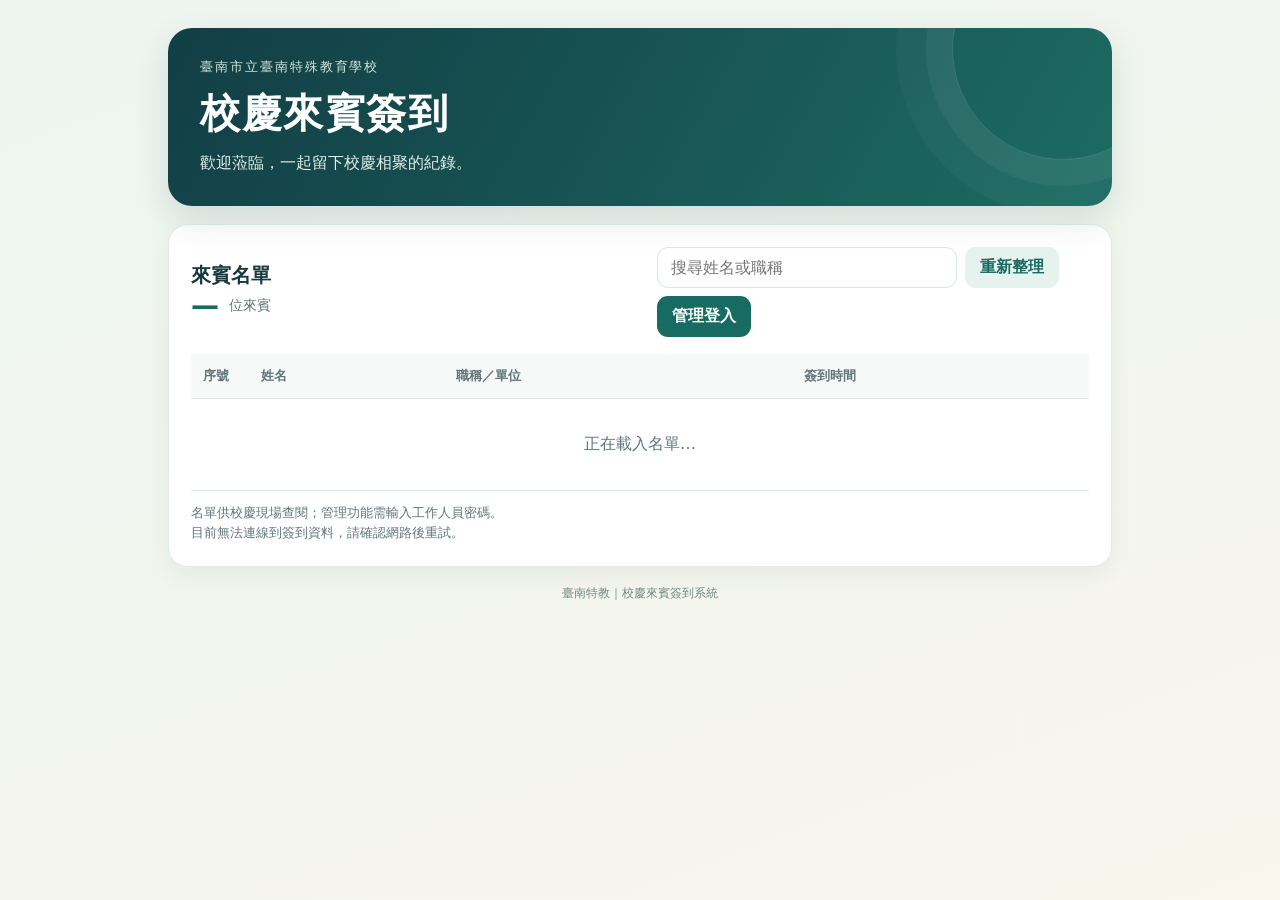
==== index.html @ 2b4cd75c "Restore GitHub Pages check-in interface" ====
<!doctype html>
<html lang="zh-Hant">
<head>
<meta charset="utf-8">
<meta name="viewport" content="width=device-width,initial-scale=1">
<meta name="theme-color" content="#123e45">
<title>臺南特教｜校慶來賓簽到</title>
<script src="./config.js"></script>
<style>
:root{--ink:#17383d;--muted:#60767a;--line:#dce7e4;--paper:#fff;--bg:#f1f6f3;--accent:#176b60;--accent2:#e5f2ed;--gold:#d6a84a}
*{box-sizing:border-box}body{margin:0;background:linear-gradient(160deg,#edf5f1 0%,#f8f6ed 100%);font-family:system-ui,-apple-system,"Noto Sans TC","Microsoft JhengHei",sans-serif;color:var(--ink);min-height:100vh}
.wrap{max-width:980px;margin:0 auto;padding:28px 18px 56px}.hero{background:linear-gradient(120deg,#123e45,#1d6b62);color:white;border-radius:24px;padding:30px 32px;box-shadow:0 14px 34px #123e4522;position:relative;overflow:hidden}
.hero:after{content:"";position:absolute;width:220px;height:220px;border:1px solid #ffffff25;border-radius:50%;right:-62px;top:-90px;box-shadow:0 0 0 26px #ffffff0c,0 0 0 56px #ffffff08}
.kicker{font-size:13px;letter-spacing:.15em;color:#d5e8d9;margin-bottom:10px}.hero h1{font-size:clamp(26px,5vw,40px);margin:0 0 8px;letter-spacing:.04em}.hero p{color:#e1eeea;margin:0;line-height:1.7}
.card{background:var(--paper);border:1px solid #e3ebe6;border-radius:20px;padding:22px;margin-top:18px;box-shadow:0 8px 24px #143b3510}
.toolbar{display:flex;justify-content:space-between;align-items:center;gap:12px;flex-wrap:wrap}.section-title{margin:0;font-size:20px}.actions{display:flex;gap:8px;align-items:center;flex-wrap:wrap}
button{font:inherit;border:0;border-radius:11px;padding:10px 15px;cursor:pointer;font-weight:650;transition:.15s}button:hover{transform:translateY(-1px)}button:disabled{opacity:.5;cursor:wait;transform:none}.primary{background:var(--accent);color:white}.soft{background:var(--accent2);color:var(--accent)}.plain{background:#f1f4f3;color:var(--ink)}.danger{background:#fff0eb;color:#a3412e}.small{font-size:13px;padding:7px 10px}
.stats{display:flex;gap:10px;align-items:center;color:var(--muted);font-size:14px}.count{font-size:28px;font-weight:750;color:var(--accent)}
.search{width:min(300px,100%);border:1px solid var(--line);border-radius:11px;padding:10px 13px;font:inherit;outline:none}.search:focus,input:focus{border-color:#6ba89c;box-shadow:0 0 0 3px #e4f1ed}
.table-wrap{overflow-x:auto;margin-top:17px}table{border-collapse:collapse;width:100%;min-width:580px}th{text-align:left;color:var(--muted);font-size:13px;font-weight:650;background:#f6f9f7}th,td{padding:13px 12px;border-bottom:1px solid var(--line)}td:first-child,th:first-child{width:58px;color:var(--muted)}td:last-child{white-space:nowrap}.guest-name{font-weight:700}.guest-title{color:var(--muted);font-size:14px}.row-actions{display:flex;gap:5px}
.note{color:var(--muted);font-size:13px;line-height:1.6;margin:12px 0 0}.status{font-size:13px;color:var(--muted);min-height:20px}.empty{text-align:center;color:var(--muted);padding:35px 10px}
.admin-panel{display:none}.admin-panel.open{display:block}.form{display:grid;grid-template-columns:1.1fr 1.4fr auto;gap:10px;margin-top:16px}input{min-width:0;border:1px solid var(--line);border-radius:11px;padding:11px 13px;font:inherit;outline:none}
.scrim{position:fixed;inset:0;background:#0b2527a8;display:none;align-items:center;justify-content:center;padding:20px;z-index:5}.scrim.open{display:flex}.dialog{width:min(390px,100%);background:white;border-radius:20px;padding:24px;box-shadow:0 20px 80px #001c1c55}.dialog h2{margin:0 0 6px}.dialog p{color:var(--muted);font-size:14px;line-height:1.6;margin:0 0 16px}.dialog input{width:100%;margin:8px 0 16px;letter-spacing:.25em}.dialog-actions{display:flex;justify-content:flex-end;gap:8px}
.footer{text-align:center;color:#728783;font-size:12px;margin-top:18px}
@media(max-width:620px){.wrap{padding:14px 12px 38px}.hero{padding:24px 21px;border-radius:19px}.card{padding:17px;border-radius:17px}.form{grid-template-columns:1fr}.toolbar{align-items:flex-start}.search{width:100%}.desktop{display:none}}
</style>
</head>
<body>
<div class="wrap">
<header class="hero">
  <div class="kicker">臺南市立臺南特殊教育學校</div>
  <h1>校慶來賓簽到</h1>
  <p>歡迎蒞臨，一起留下校慶相聚的紀錄。</p>
</header>
<section class="card">
  <div class="toolbar">
    <div><h2 class="section-title">來賓名單</h2><div class="stats"><span class="count" id="count">—</span><span>位來賓</span><span id="updated"></span></div></div>
    <div class="actions"><input class="search" id="search" type="search" placeholder="搜尋姓名或職稱" aria-label="搜尋姓名或職稱"><button class="soft" id="refresh">重新整理</button><button class="primary" id="adminToggle">管理登入</button></div>
  </div>
  <div class="table-wrap"><table><thead><tr><th>序號</th><th>姓名</th><th>職稱／單位</th><th>簽到時間</th><th id="actionHead" hidden>管理</th></tr></thead><tbody id="rows"><tr><td colspan="4" class="empty">正在載入名單…</td></tr></tbody></table></div>
  <p class="note">名單供校慶現場查閱；管理功能需輸入工作人員密碼。</p>
  <div class="status" id="status" role="status" aria-live="polite"></div>
</section>
<section class="card admin-panel" id="adminPanel">
  <div class="toolbar"><div><h2 class="section-title">簽到管理</h2><p class="note">管理操作送出後，請確認上方名單已更新。</p></div><button class="plain" id="logout">登出管理</button></div>
  <form class="form" id="addForm"><input id="newName" maxlength="40" placeholder="來賓姓名" required><input id="newTitle" maxlength="60" placeholder="職稱或單位"><button class="primary" type="submit">新增簽到</button></form>
</section>
<div class="footer">臺南特教｜校慶來賓簽到系統</div>
</div>
<div class="scrim" id="loginScrim" role="dialog" aria-modal="true" aria-labelledby="loginTitle"><form class="dialog" id="loginForm"><h2 id="loginTitle">工作人員登入</h2><p>輸入管理密碼後即可新增、修改、刪除及調整名單順序。</p><input id="pass" type="password" inputmode="numeric" autocomplete="current-password" maxlength="12" placeholder="管理密碼" required><div class="dialog-actions"><button class="plain" type="button" id="cancelLogin">取消</button><button class="primary" type="submit">登入</button></div></form></div>
<script>
(() => {
  const API = window.CHECKIN_API_URL;
  const rows = document.getElementById('rows');
  const status = document.getElementById('status');
  const panel = document.getElementById('adminPanel');
  const guests = [];
  let pass = '';
  let busy = false;
  if (!API) { status.textContent = '尚未設定 API 網址。'; return; }
  const esc = s => String(s == null ? '' : s).replace(/[&<>"']/g, c => ({'&':'&amp;','<':'&lt;','>':'&gt;','"':'&quot;',"'":'&#39;'}[c]));
  const setStatus = text => { status.textContent = text; };
  function loadList() {
    return new Promise((resolve, reject) => {
      const cb = '_tnmrList' + Date.now() + Math.floor(Math.random()*1000);
      const script = document.createElement('script');
      let done = false;
      const timer = setTimeout(() => finish(new Error('讀取名單逾時，請稍後重試。')), 15000);
      function finish(err, data) {
        if (done) return; done = true; clearTimeout(timer); delete window[cb]; script.remove();
        if (err) reject(err); else resolve(data);
      }
      window[cb] = data => finish(null, data);
      script.onerror = () => finish(new Error('目前無法連線到簽到資料，請確認網路後重試。'));
      script.src = API + '?action=list&callback=' + cb + '&_=' + Date.now();
      document.head.appendChild(script);
    }).then(data => {
      if (!data || !data.ok) throw new Error((data && data.error) || '讀取名單失敗。');
      guests.splice(0, guests.length, ...(data.guests || []));
      render();
      document.getElementById('count').textContent = guests.length;
      document.getElementById('updated').textContent = '更新於 ' + new Date().toLocaleTimeString('zh-TW',{hour:'2-digit',minute:'2-digit'});
      return guests;
    });
  }
  function render() {
    const q = document.getElementById('search').value.trim().toLowerCase();
    const filtered = guests.map((g,i)=>({g,i})).filter(x => (x.g.name+' '+x.g.title).toLowerCase().includes(q));
    const isAdmin = panel.classList.contains('open');
    document.getElementById('actionHead').hidden = !isAdmin;
    if (!filtered.length) { rows.innerHTML = '<tr><td colspan="'+(isAdmin?5:4)+'" class="empty">'+(guests.length?'沒有符合的來賓':'目前還沒有簽到資料')+'</td></tr>'; return; }
    rows.innerHTML = filtered.map(({g,i}) => '<tr><td>'+(i+1)+'</td><td class="guest-name">'+esc(g.name)+'</td><td class="guest-title">'+esc(g.title||'—')+'</td><td>'+esc(g.time||'--:--')+'</td>'+(isAdmin?'<td><div class="row-actions"><button class="soft small" data-action="up" data-id="'+esc(g.id)+'" aria-label="上移">↑</button><button class="soft small" data-action="down" data-id="'+esc(g.id)+'" aria-label="下移">↓</button><button class="plain small" data-action="edit" data-id="'+esc(g.id)+'">修改</button><button class="danger small" data-action="delete" data-id="'+esc(g.id)+'">刪除</button></div></td>':'')+'</tr>').join('');
  }
  async function post(payload) {
    if (busy) return;
    busy = true; setStatus('正在送出管理操作…');
    try {
      await fetch(API,{method:'POST',mode:'no-cors',headers:{'Content-Type':'text/plain;charset=UTF-8'},body:JSON.stringify({...payload,pass})});
      await new Promise(r=>setTimeout(r,900));
      await loadList();
      setStatus('已送出。請確認上方名單是否已更新；若未更新，請檢查密碼或網路。');
    } catch(e) { setStatus(e.message || '操作未完成，請重新整理確認。'); }
    finally { busy=false; }
  }
  document.getElementById('refresh').addEventListener('click',async()=>{setStatus('正在更新名單…');try{await loadList();setStatus('名單已更新。')}catch(e){setStatus(e.message)}});
  document.getElementById('search').addEventListener('input',render);
  document.getElementById('adminToggle').addEventListener('click',()=>document.getElementById('loginScrim').classList.add('open'));
  document.getElementById('cancelLogin').addEventListener('click',()=>document.getElementById('loginScrim').classList.remove('open'));
  document.getElementById('loginForm').addEventListener('submit',e=>{e.preventDefault();pass=document.getElementById('pass').value;document.getElementById('pass').value='';document.getElementById('loginScrim').classList.remove('open');panel.classList.add('open');document.getElementById('adminToggle').textContent='管理中';render();setStatus('管理模式已開啟；密碼會在送出操作時由系統確認。');});
  document.getElementById('logout').addEventListener('click',()=>{pass='';panel.classList.remove('open');document.getElementById('adminToggle').textContent='管理登入';render();setStatus('已登出管理。');});
  document.getElementById('addForm').addEventListener('submit',e=>{e.preventDefault();const name=document.getElementById('newName').value.trim(),title=document.getElementById('newTitle').value.trim();if(!name)return;post({action:'add',name,title}).then(()=>{document.getElementById('newName').value='';document.getElementById('newTitle').value='';});});
  rows.addEventListener('click',e=>{const b=e.target.closest('button[data-action]');if(!b)return;const g=guests.find(x=>x.id===b.dataset.id);if(!g)return;const a=b.dataset.action;if(a==='edit'){const name=prompt('修改來賓姓名',g.name);if(name===null)return;const title=prompt('修改職稱或單位',g.title||'');if(title===null)return;post({action:'edit',id:g.id,name,title});}else if(a==='delete'){if(confirm('確定刪除「'+g.name+'」的簽到資料？'))post({action:'delete',id:g.id});}else post({action:'move',id:g.id,dir:a==='up'?-1:1});});
  loadList().then(()=>setStatus('名單已載入。')).catch(e=>setStatus(e.message));
  setInterval(()=>loadList().catch(()=>{}),60000);
})();
</script>
</body>
</html>
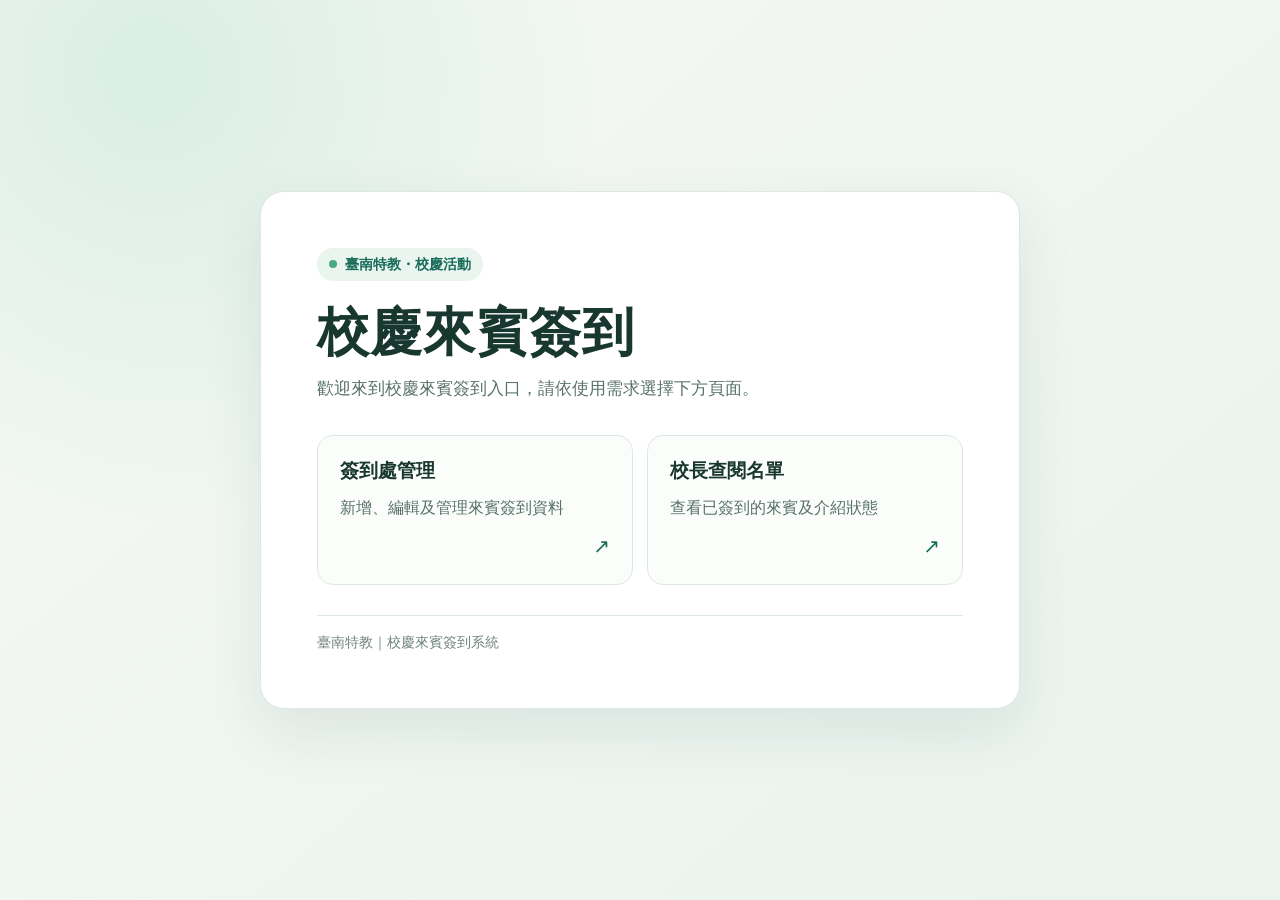
==== commit 7072dff0: "Add GitHub Pages check-in landing page" ====
--- a/index.html
+++ b/index.html
@@ -1,118 +1,48 @@
 <!doctype html>
 <html lang="zh-Hant">
 <head>
-<meta charset="utf-8">
-<meta name="viewport" content="width=device-width,initial-scale=1">
-<meta name="theme-color" content="#123e45">
-<title>臺南特教｜校慶來賓簽到</title>
-<script src="./config.js"></script>
-<style>
-:root{--ink:#17383d;--muted:#60767a;--line:#dce7e4;--paper:#fff;--bg:#f1f6f3;--accent:#176b60;--accent2:#e5f2ed;--gold:#d6a84a}
-*{box-sizing:border-box}body{margin:0;background:linear-gradient(160deg,#edf5f1 0%,#f8f6ed 100%);font-family:system-ui,-apple-system,"Noto Sans TC","Microsoft JhengHei",sans-serif;color:var(--ink);min-height:100vh}
-.wrap{max-width:980px;margin:0 auto;padding:28px 18px 56px}.hero{background:linear-gradient(120deg,#123e45,#1d6b62);color:white;border-radius:24px;padding:30px 32px;box-shadow:0 14px 34px #123e4522;position:relative;overflow:hidden}
-.hero:after{content:"";position:absolute;width:220px;height:220px;border:1px solid #ffffff25;border-radius:50%;right:-62px;top:-90px;box-shadow:0 0 0 26px #ffffff0c,0 0 0 56px #ffffff08}
-.kicker{font-size:13px;letter-spacing:.15em;color:#d5e8d9;margin-bottom:10px}.hero h1{font-size:clamp(26px,5vw,40px);margin:0 0 8px;letter-spacing:.04em}.hero p{color:#e1eeea;margin:0;line-height:1.7}
-.card{background:var(--paper);border:1px solid #e3ebe6;border-radius:20px;padding:22px;margin-top:18px;box-shadow:0 8px 24px #143b3510}
-.toolbar{display:flex;justify-content:space-between;align-items:center;gap:12px;flex-wrap:wrap}.section-title{margin:0;font-size:20px}.actions{display:flex;gap:8px;align-items:center;flex-wrap:wrap}
-button{font:inherit;border:0;border-radius:11px;padding:10px 15px;cursor:pointer;font-weight:650;transition:.15s}button:hover{transform:translateY(-1px)}button:disabled{opacity:.5;cursor:wait;transform:none}.primary{background:var(--accent);color:white}.soft{background:var(--accent2);color:var(--accent)}.plain{background:#f1f4f3;color:var(--ink)}.danger{background:#fff0eb;color:#a3412e}.small{font-size:13px;padding:7px 10px}
-.stats{display:flex;gap:10px;align-items:center;color:var(--muted);font-size:14px}.count{font-size:28px;font-weight:750;color:var(--accent)}
-.search{width:min(300px,100%);border:1px solid var(--line);border-radius:11px;padding:10px 13px;font:inherit;outline:none}.search:focus,input:focus{border-color:#6ba89c;box-shadow:0 0 0 3px #e4f1ed}
-.table-wrap{overflow-x:auto;margin-top:17px}table{border-collapse:collapse;width:100%;min-width:580px}th{text-align:left;color:var(--muted);font-size:13px;font-weight:650;background:#f6f9f7}th,td{padding:13px 12px;border-bottom:1px solid var(--line)}td:first-child,th:first-child{width:58px;color:var(--muted)}td:last-child{white-space:nowrap}.guest-name{font-weight:700}.guest-title{color:var(--muted);font-size:14px}.row-actions{display:flex;gap:5px}
-.note{color:var(--muted);font-size:13px;line-height:1.6;margin:12px 0 0}.status{font-size:13px;color:var(--muted);min-height:20px}.empty{text-align:center;color:var(--muted);padding:35px 10px}
-.admin-panel{display:none}.admin-panel.open{display:block}.form{display:grid;grid-template-columns:1.1fr 1.4fr auto;gap:10px;margin-top:16px}input{min-width:0;border:1px solid var(--line);border-radius:11px;padding:11px 13px;font:inherit;outline:none}
-.scrim{position:fixed;inset:0;background:#0b2527a8;display:none;align-items:center;justify-content:center;padding:20px;z-index:5}.scrim.open{display:flex}.dialog{width:min(390px,100%);background:white;border-radius:20px;padding:24px;box-shadow:0 20px 80px #001c1c55}.dialog h2{margin:0 0 6px}.dialog p{color:var(--muted);font-size:14px;line-height:1.6;margin:0 0 16px}.dialog input{width:100%;margin:8px 0 16px;letter-spacing:.25em}.dialog-actions{display:flex;justify-content:flex-end;gap:8px}
-.footer{text-align:center;color:#728783;font-size:12px;margin-top:18px}
-@media(max-width:620px){.wrap{padding:14px 12px 38px}.hero{padding:24px 21px;border-radius:19px}.card{padding:17px;border-radius:17px}.form{grid-template-columns:1fr}.toolbar{align-items:flex-start}.search{width:100%}.desktop{display:none}}
-</style>
+  <meta charset="utf-8">
+  <meta name="viewport" content="width=device-width, initial-scale=1">
+  <meta name="theme-color" content="#176b58">
+  <title>校慶來賓簽到｜臺南特教</title>
+  <style>
+    :root { color-scheme: light; --ink:#18372f; --muted:#58716a; --green:#176b58; --line:#dce8e2; --paper:#fff; --bg:#f2f7f4; }
+    * { box-sizing:border-box; }
+    body { margin:0; min-height:100vh; display:grid; place-items:center; padding:24px; color:var(--ink); background:radial-gradient(circle at 12% 8%,#d9eee4 0,transparent 32%),linear-gradient(140deg,#f5f8f4,#eaf3ee); font-family:"Noto Sans TC","PingFang TC","Microsoft JhengHei",system-ui,sans-serif; }
+    main { width:min(100%,760px); padding:clamp(28px,6vw,56px); background:var(--paper); border:1px solid var(--line); border-radius:24px; box-shadow:0 22px 60px #174c3d18; }
+    .eyebrow { display:inline-flex; align-items:center; gap:8px; padding:7px 12px; border-radius:999px; background:#e9f5ee; color:var(--green); font-size:.88rem; font-weight:700; }
+    .dot { width:8px; height:8px; border-radius:50%; background:#4caa82; }
+    h1 { margin:20px 0 10px; font-size:clamp(2rem,6vw,3.25rem); letter-spacing:.02em; line-height:1.2; }
+    .intro { margin:0; color:var(--muted); font-size:1.05rem; line-height:1.8; }
+    .actions { display:grid; grid-template-columns:1fr 1fr; gap:14px; margin-top:32px; }
+    .card { display:flex; min-height:150px; flex-direction:column; justify-content:space-between; padding:22px; border:1px solid var(--line); border-radius:16px; background:#fbfdfb; color:inherit; text-decoration:none; transition:transform .18s ease,box-shadow .18s ease,border-color .18s ease; }
+    .card:hover { transform:translateY(-3px); border-color:#9fcab6; box-shadow:0 12px 28px #174c3d14; }
+    .card:focus-visible { outline:3px solid #73b49a; outline-offset:3px; }
+    .card strong { font-size:1.2rem; }
+    .card span { color:var(--muted); line-height:1.6; }
+    .arrow { align-self:flex-end; color:var(--green)!important; font-size:1.25rem; }
+    footer { margin-top:30px; padding-top:18px; border-top:1px solid var(--line); color:#70837c; font-size:.86rem; }
+    @media (max-width:560px) { .actions { grid-template-columns:1fr; } .card { min-height:125px; } }
+  </style>
 </head>
 <body>
-<div class="wrap">
-<header class="hero">
-  <div class="kicker">臺南市立臺南特殊教育學校</div>
-  <h1>校慶來賓簽到</h1>
-  <p>歡迎蒞臨，一起留下校慶相聚的紀錄。</p>
-</header>
-<section class="card">
-  <div class="toolbar">
-    <div><h2 class="section-title">來賓名單</h2><div class="stats"><span class="count" id="count">—</span><span>位來賓</span><span id="updated"></span></div></div>
-    <div class="actions"><input class="search" id="search" type="search" placeholder="搜尋姓名或職稱" aria-label="搜尋姓名或職稱"><button class="soft" id="refresh">重新整理</button><button class="primary" id="adminToggle">管理登入</button></div>
-  </div>
-  <div class="table-wrap"><table><thead><tr><th>序號</th><th>姓名</th><th>職稱／單位</th><th>簽到時間</th><th id="actionHead" hidden>管理</th></tr></thead><tbody id="rows"><tr><td colspan="4" class="empty">正在載入名單…</td></tr></tbody></table></div>
-  <p class="note">名單供校慶現場查閱；管理功能需輸入工作人員密碼。</p>
-  <div class="status" id="status" role="status" aria-live="polite"></div>
-</section>
-<section class="card admin-panel" id="adminPanel">
-  <div class="toolbar"><div><h2 class="section-title">簽到管理</h2><p class="note">管理操作送出後，請確認上方名單已更新。</p></div><button class="plain" id="logout">登出管理</button></div>
-  <form class="form" id="addForm"><input id="newName" maxlength="40" placeholder="來賓姓名" required><input id="newTitle" maxlength="60" placeholder="職稱或單位"><button class="primary" type="submit">新增簽到</button></form>
-</section>
-<div class="footer">臺南特教｜校慶來賓簽到系統</div>
-</div>
-<div class="scrim" id="loginScrim" role="dialog" aria-modal="true" aria-labelledby="loginTitle"><form class="dialog" id="loginForm"><h2 id="loginTitle">工作人員登入</h2><p>輸入管理密碼後即可新增、修改、刪除及調整名單順序。</p><input id="pass" type="password" inputmode="numeric" autocomplete="current-password" maxlength="12" placeholder="管理密碼" required><div class="dialog-actions"><button class="plain" type="button" id="cancelLogin">取消</button><button class="primary" type="submit">登入</button></div></form></div>
-<script>
-(() => {
-  const API = window.CHECKIN_API_URL;
-  const rows = document.getElementById('rows');
-  const status = document.getElementById('status');
-  const panel = document.getElementById('adminPanel');
-  const guests = [];
-  let pass = '';
-  let busy = false;
-  if (!API) { status.textContent = '尚未設定 API 網址。'; return; }
-  const esc = s => String(s == null ? '' : s).replace(/[&<>"']/g, c => ({'&':'&amp;','<':'&lt;','>':'&gt;','"':'&quot;',"'":'&#39;'}[c]));
-  const setStatus = text => { status.textContent = text; };
-  function loadList() {
-    return new Promise((resolve, reject) => {
-      const cb = '_tnmrList' + Date.now() + Math.floor(Math.random()*1000);
-      const script = document.createElement('script');
-      let done = false;
-      const timer = setTimeout(() => finish(new Error('讀取名單逾時，請稍後重試。')), 15000);
-      function finish(err, data) {
-        if (done) return; done = true; clearTimeout(timer); delete window[cb]; script.remove();
-        if (err) reject(err); else resolve(data);
-      }
-      window[cb] = data => finish(null, data);
-      script.onerror = () => finish(new Error('目前無法連線到簽到資料，請確認網路後重試。'));
-      script.src = API + '?action=list&callback=' + cb + '&_=' + Date.now();
-      document.head.appendChild(script);
-    }).then(data => {
-      if (!data || !data.ok) throw new Error((data && data.error) || '讀取名單失敗。');
-      guests.splice(0, guests.length, ...(data.guests || []));
-      render();
-      document.getElementById('count').textContent = guests.length;
-      document.getElementById('updated').textContent = '更新於 ' + new Date().toLocaleTimeString('zh-TW',{hour:'2-digit',minute:'2-digit'});
-      return guests;
-    });
-  }
-  function render() {
-    const q = document.getElementById('search').value.trim().toLowerCase();
-    const filtered = guests.map((g,i)=>({g,i})).filter(x => (x.g.name+' '+x.g.title).toLowerCase().includes(q));
-    const isAdmin = panel.classList.contains('open');
-    document.getElementById('actionHead').hidden = !isAdmin;
-    if (!filtered.length) { rows.innerHTML = '<tr><td colspan="'+(isAdmin?5:4)+'" class="empty">'+(guests.length?'沒有符合的來賓':'目前還沒有簽到資料')+'</td></tr>'; return; }
-    rows.innerHTML = filtered.map(({g,i}) => '<tr><td>'+(i+1)+'</td><td class="guest-name">'+esc(g.name)+'</td><td class="guest-title">'+esc(g.title||'—')+'</td><td>'+esc(g.time||'--:--')+'</td>'+(isAdmin?'<td><div class="row-actions"><button class="soft small" data-action="up" data-id="'+esc(g.id)+'" aria-label="上移">↑</button><button class="soft small" data-action="down" data-id="'+esc(g.id)+'" aria-label="下移">↓</button><button class="plain small" data-action="edit" data-id="'+esc(g.id)+'">修改</button><button class="danger small" data-action="delete" data-id="'+esc(g.id)+'">刪除</button></div></td>':'')+'</tr>').join('');
-  }
-  async function post(payload) {
-    if (busy) return;
-    busy = true; setStatus('正在送出管理操作…');
-    try {
-      await fetch(API,{method:'POST',mode:'no-cors',headers:{'Content-Type':'text/plain;charset=UTF-8'},body:JSON.stringify({...payload,pass})});
-      await new Promise(r=>setTimeout(r,900));
-      await loadList();
-      setStatus('已送出。請確認上方名單是否已更新；若未更新，請檢查密碼或網路。');
-    } catch(e) { setStatus(e.message || '操作未完成，請重新整理確認。'); }
-    finally { busy=false; }
-  }
-  document.getElementById('refresh').addEventListener('click',async()=>{setStatus('正在更新名單…');try{await loadList();setStatus('名單已更新。')}catch(e){setStatus(e.message)}});
-  document.getElementById('search').addEventListener('input',render);
-  document.getElementById('adminToggle').addEventListener('click',()=>document.getElementById('loginScrim').classList.add('open'));
-  document.getElementById('cancelLogin').addEventListener('click',()=>document.getElementById('loginScrim').classList.remove('open'));
-  document.getElementById('loginForm').addEventListener('submit',e=>{e.preventDefault();pass=document.getElementById('pass').value;document.getElementById('pass').value='';document.getElementById('loginScrim').classList.remove('open');panel.classList.add('open');document.getElementById('adminToggle').textContent='管理中';render();setStatus('管理模式已開啟；密碼會在送出操作時由系統確認。');});
-  document.getElementById('logout').addEventListener('click',()=>{pass='';panel.classList.remove('open');document.getElementById('adminToggle').textContent='管理登入';render();setStatus('已登出管理。');});
-  document.getElementById('addForm').addEventListener('submit',e=>{e.preventDefault();const name=document.getElementById('newName').value.trim(),title=document.getElementById('newTitle').value.trim();if(!name)return;post({action:'add',name,title}).then(()=>{document.getElementById('newName').value='';document.getElementById('newTitle').value='';});});
-  rows.addEventListener('click',e=>{const b=e.target.closest('button[data-action]');if(!b)return;const g=guests.find(x=>x.id===b.dataset.id);if(!g)return;const a=b.dataset.action;if(a==='edit'){const name=prompt('修改來賓姓名',g.name);if(name===null)return;const title=prompt('修改職稱或單位',g.title||'');if(title===null)return;post({action:'edit',id:g.id,name,title});}else if(a==='delete'){if(confirm('確定刪除「'+g.name+'」的簽到資料？'))post({action:'delete',id:g.id});}else post({action:'move',id:g.id,dir:a==='up'?-1:1});});
-  loadList().then(()=>setStatus('名單已載入。')).catch(e=>setStatus(e.message));
-  setInterval(()=>loadList().catch(()=>{}),60000);
-})();
-</script>
+  <main>
+    <span class="eyebrow"><i class="dot" aria-hidden="true"></i>臺南特教・校慶活動</span>
+    <h1>校慶來賓簽到</h1>
+    <p class="intro">歡迎來到校慶來賓簽到入口，請依使用需求選擇下方頁面。</p>
+    <section class="actions" aria-label="簽到系統入口">
+      <a class="card" href="https://script.google.com/macros/s/AKfycbwU8bWwPQkK9LD1ILkyCDvAhhWn6OQcW-Lm0uujpLkFQXWUD4G81y0GM6r4raI795Z1/exec?page=desk">
+        <strong>簽到處管理</strong>
+        <span>新增、編輯及管理來賓簽到資料</span>
+        <span class="arrow" aria-hidden="true">↗</span>
+      </a>
+      <a class="card" href="https://script.google.com/macros/s/AKfycbwU8bWwPQkK9LD1ILkyCDvAhhWn6OQcW-Lm0uujpLkFQXWUD4G81y0GM6r4raI795Z1/exec?page=view">
+        <strong>校長查閱名單</strong>
+        <span>查看已簽到的來賓及介紹狀態</span>
+        <span class="arrow" aria-hidden="true">↗</span>
+      </a>
+    </section>
+    <footer>臺南特教｜校慶來賓簽到系統</footer>
+  </main>
 </body>
-</html>+</html>
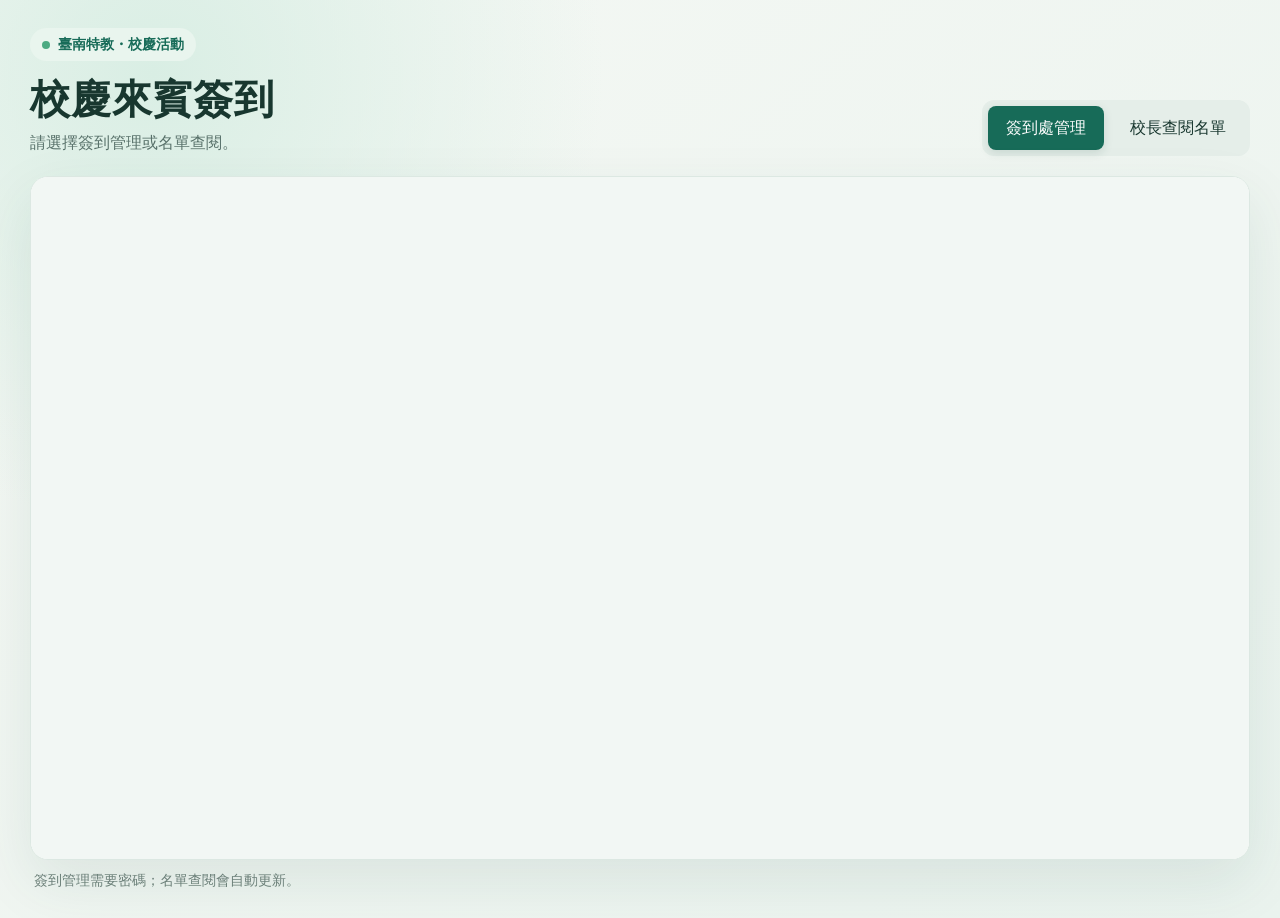
==== commit e6ebf13f: "Embed check-in interface in GitHub Pages" ====
--- a/index.html
+++ b/index.html
@@ -8,41 +8,54 @@
   <style>
     :root { color-scheme: light; --ink:#18372f; --muted:#58716a; --green:#176b58; --line:#dce8e2; --paper:#fff; --bg:#f2f7f4; }
     * { box-sizing:border-box; }
-    body { margin:0; min-height:100vh; display:grid; place-items:center; padding:24px; color:var(--ink); background:radial-gradient(circle at 12% 8%,#d9eee4 0,transparent 32%),linear-gradient(140deg,#f5f8f4,#eaf3ee); font-family:"Noto Sans TC","PingFang TC","Microsoft JhengHei",system-ui,sans-serif; }
-    main { width:min(100%,760px); padding:clamp(28px,6vw,56px); background:var(--paper); border:1px solid var(--line); border-radius:24px; box-shadow:0 22px 60px #174c3d18; }
+    body { margin:0; min-height:100vh; padding:28px; color:var(--ink); background:radial-gradient(circle at 12% 8%,#d9eee4 0,transparent 32%),linear-gradient(140deg,#f5f8f4,#eaf3ee); font-family:"Noto Sans TC","PingFang TC","Microsoft JhengHei",system-ui,sans-serif; }
+    main { width:min(1220px,100%); margin:0 auto; }
+    .top { display:flex; justify-content:space-between; align-items:flex-end; gap:20px; margin-bottom:20px; }
     .eyebrow { display:inline-flex; align-items:center; gap:8px; padding:7px 12px; border-radius:999px; background:#e9f5ee; color:var(--green); font-size:.88rem; font-weight:700; }
     .dot { width:8px; height:8px; border-radius:50%; background:#4caa82; }
-    h1 { margin:20px 0 10px; font-size:clamp(2rem,6vw,3.25rem); letter-spacing:.02em; line-height:1.2; }
-    .intro { margin:0; color:var(--muted); font-size:1.05rem; line-height:1.8; }
-    .actions { display:grid; grid-template-columns:1fr 1fr; gap:14px; margin-top:32px; }
-    .card { display:flex; min-height:150px; flex-direction:column; justify-content:space-between; padding:22px; border:1px solid var(--line); border-radius:16px; background:#fbfdfb; color:inherit; text-decoration:none; transition:transform .18s ease,box-shadow .18s ease,border-color .18s ease; }
-    .card:hover { transform:translateY(-3px); border-color:#9fcab6; box-shadow:0 12px 28px #174c3d14; }
-    .card:focus-visible { outline:3px solid #73b49a; outline-offset:3px; }
-    .card strong { font-size:1.2rem; }
-    .card span { color:var(--muted); line-height:1.6; }
-    .arrow { align-self:flex-end; color:var(--green)!important; font-size:1.25rem; }
-    footer { margin-top:30px; padding-top:18px; border-top:1px solid var(--line); color:#70837c; font-size:.86rem; }
-    @media (max-width:560px) { .actions { grid-template-columns:1fr; } .card { min-height:125px; } }
+    h1 { margin:14px 0 6px; font-size:clamp(1.8rem,4vw,2.5rem); letter-spacing:.02em; line-height:1.2; }
+    .intro { margin:0; color:var(--muted); line-height:1.7; }
+    .tabs { display:flex; gap:8px; flex-shrink:0; padding:6px; background:#e5eee9; border-radius:12px; }
+    .tab { min-height:44px; padding:0 18px; border:0; border-radius:8px; background:transparent; color:var(--ink); font:inherit; cursor:pointer; }
+    .tab[aria-selected="true"] { background:var(--green); color:white; box-shadow:0 3px 10px #174c3d22; }
+    .tab:focus-visible { outline:3px solid #73b49a; outline-offset:2px; }
+    .frame-shell { position:relative; height:min(76vh,820px); min-height:620px; overflow:hidden; border:1px solid var(--line); border-radius:18px; background:var(--paper); box-shadow:0 22px 60px #174c3d18; }
+    iframe { position:absolute; inset:-154px 0 auto; display:block; width:100%; height:calc(100% + 154px); border:0; background:var(--bg); }
+    .hint { margin:12px 4px 0; color:#70837c; font-size:.86rem; }
+    @media (max-width:760px) {
+      body { padding:18px 12px; }
+      .top { display:block; }
+      .tabs { margin-top:16px; }
+      .tab { flex:1; padding:0 10px; }
+      .frame-shell { height:78vh; min-height:560px; border-radius:14px; }
+    }
   </style>
 </head>
 <body>
   <main>
-    <span class="eyebrow"><i class="dot" aria-hidden="true"></i>臺南特教・校慶活動</span>
-    <h1>校慶來賓簽到</h1>
-    <p class="intro">歡迎來到校慶來賓簽到入口，請依使用需求選擇下方頁面。</p>
-    <section class="actions" aria-label="簽到系統入口">
-      <a class="card" href="https://script.google.com/macros/s/AKfycbwU8bWwPQkK9LD1ILkyCDvAhhWn6OQcW-Lm0uujpLkFQXWUD4G81y0GM6r4raI795Z1/exec?page=desk">
-        <strong>簽到處管理</strong>
-        <span>新增、編輯及管理來賓簽到資料</span>
-        <span class="arrow" aria-hidden="true">↗</span>
-      </a>
-      <a class="card" href="https://script.google.com/macros/s/AKfycbwU8bWwPQkK9LD1ILkyCDvAhhWn6OQcW-Lm0uujpLkFQXWUD4G81y0GM6r4raI795Z1/exec?page=view">
-        <strong>校長查閱名單</strong>
-        <span>查看已簽到的來賓及介紹狀態</span>
-        <span class="arrow" aria-hidden="true">↗</span>
-      </a>
+    <header class="top">
+      <div>
+        <span class="eyebrow"><i class="dot" aria-hidden="true"></i>臺南特教・校慶活動</span>
+        <h1>校慶來賓簽到</h1>
+        <p class="intro">請選擇簽到管理或名單查閱。</p>
+      </div>
+      <nav class="tabs" role="tablist" aria-label="簽到系統頁面">
+        <button class="tab" type="button" role="tab" id="desk-tab" aria-selected="true" data-page="desk">簽到處管理</button>
+        <button class="tab" type="button" role="tab" id="view-tab" aria-selected="false" data-page="view">校長查閱名單</button>
+      </nav>
+    </header>
+    <section class="frame-shell" aria-label="校慶來賓簽到系統">
+      <iframe id="app" title="校慶來賓簽到系統" src="https://script.google.com/macros/s/AKfycbwU8bWwPQkK9LD1ILkyCDvAhhWn6OQcW-Lm0uujpLkFQXWUD4G81y0GM6r4raI795Z1/exec?page=desk" allow="clipboard-read; clipboard-write"></iframe>
     </section>
-    <footer>臺南特教｜校慶來賓簽到系統</footer>
+    <p class="hint">簽到管理需要密碼；名單查閱會自動更新。</p>
   </main>
+  <script>
+    const frame = document.getElementById("app");
+    const tabs = Array.from(document.querySelectorAll(".tab"));
+    tabs.forEach(tab => tab.addEventListener("click", () => {
+      tabs.forEach(item => item.setAttribute("aria-selected", String(item === tab)));
+      frame.src = "https://script.google.com/macros/s/AKfycbwU8bWwPQkK9LD1ILkyCDvAhhWn6OQcW-Lm0uujpLkFQXWUD4G81y0GM6r4raI795Z1/exec?page=" + tab.dataset.page;
+    }));
+  </script>
 </body>
 </html>
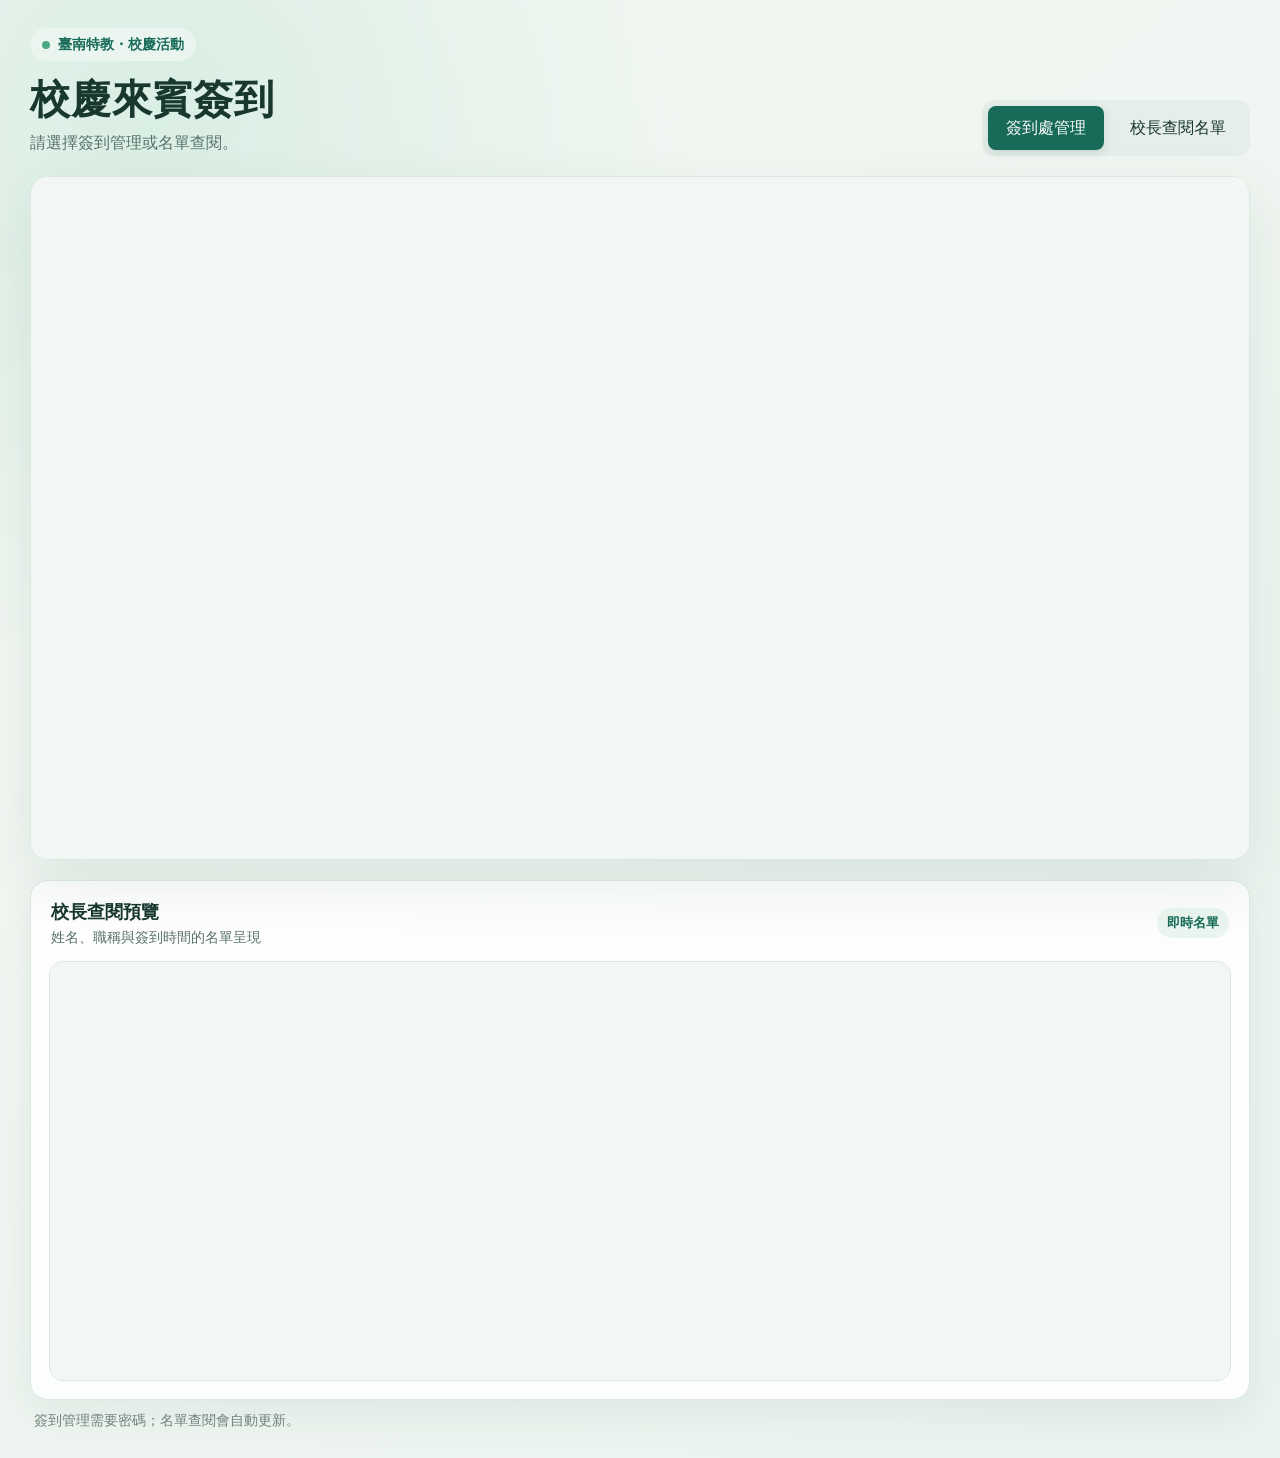
==== commit 5f61f1b2: "Add principal roster preview below check-in management" ====
--- a/index.html
+++ b/index.html
@@ -20,7 +20,15 @@
     .tab[aria-selected="true"] { background:var(--green); color:white; box-shadow:0 3px 10px #174c3d22; }
     .tab:focus-visible { outline:3px solid #73b49a; outline-offset:2px; }
     .frame-shell { position:relative; height:min(76vh,820px); min-height:620px; overflow:hidden; border:1px solid var(--line); border-radius:18px; background:var(--paper); box-shadow:0 22px 60px #174c3d18; }
-    iframe { position:absolute; inset:-154px 0 auto; display:block; width:100%; height:calc(100% + 154px); border:0; background:var(--bg); }
+    iframe { position:absolute; inset:-122px 0 auto; display:block; width:100%; height:calc(100% + 122px); border:0; background:var(--bg); }
+    .preview-card { margin-top:20px; padding:18px; border:1px solid var(--line); border-radius:18px; background:#ffffffd9; box-shadow:0 14px 40px #174c3d12; }
+    .preview-heading { display:flex; align-items:center; justify-content:space-between; gap:16px; margin:0 2px 14px; }
+    .preview-heading h2 { margin:0; font-size:1.15rem; }
+    .preview-heading p { margin:4px 0 0; color:var(--muted); font-size:.9rem; }
+    .preview-badge { padding:6px 10px; border-radius:999px; background:#e9f5ee; color:var(--green); font-size:.82rem; font-weight:700; white-space:nowrap; }
+    .preview-frame-shell { position:relative; height:420px; overflow:hidden; border:1px solid var(--line); border-radius:14px; background:var(--bg); }
+    .preview-frame-shell iframe { top:-122px; height:calc(100% + 122px); }
+    .preview-card[hidden] { display:none; }
     .hint { margin:12px 4px 0; color:#70837c; font-size:.86rem; }
     @media (max-width:760px) {
       body { padding:18px 12px; }
@@ -28,6 +36,9 @@
       .tabs { margin-top:16px; }
       .tab { flex:1; padding:0 10px; }
       .frame-shell { height:78vh; min-height:560px; border-radius:14px; }
+      .preview-card { padding:12px; border-radius:14px; }
+      .preview-frame-shell { height:360px; }
+      .preview-heading { align-items:flex-start; }
     }
   </style>
 </head>
@@ -45,16 +56,27 @@
       </nav>
     </header>
     <section class="frame-shell" aria-label="校慶來賓簽到系統">
-      <iframe id="app" title="校慶來賓簽到系統" src="https://script.google.com/macros/s/AKfycbwU8bWwPQkK9LD1ILkyCDvAhhWn6OQcW-Lm0uujpLkFQXWUD4G81y0GM6r4raI795Z1/exec?page=desk" allow="clipboard-read; clipboard-write"></iframe>
+      <iframe id="app" title="校慶來賓簽到系統" src="https://script.google.com/macros/s/AKfycbwU8bWwPQkK9LD1ILkyCDvAhhWn6OQcW-Lm0uujpLkFQXWUD4G81y0GM6r4raI795Z1/exec?authuser=0&page=desk" allow="clipboard-read; clipboard-write"></iframe>
+    </section>
+    <section class="preview-card" id="principal-preview" aria-labelledby="preview-title">
+      <div class="preview-heading">
+        <div><h2 id="preview-title">校長查閱預覽</h2><p>姓名、職稱與簽到時間的名單呈現</p></div>
+        <span class="preview-badge">即時名單</span>
+      </div>
+      <div class="preview-frame-shell">
+        <iframe title="校長查閱名單預覽" src="https://script.google.com/macros/s/AKfycbwU8bWwPQkK9LD1ILkyCDvAhhWn6OQcW-Lm0uujpLkFQXWUD4G81y0GM6r4raI795Z1/exec?authuser=0&page=view" loading="lazy"></iframe>
+      </div>
     </section>
     <p class="hint">簽到管理需要密碼；名單查閱會自動更新。</p>
   </main>
   <script>
     const frame = document.getElementById("app");
+    const preview = document.getElementById("principal-preview");
     const tabs = Array.from(document.querySelectorAll(".tab"));
     tabs.forEach(tab => tab.addEventListener("click", () => {
       tabs.forEach(item => item.setAttribute("aria-selected", String(item === tab)));
-      frame.src = "https://script.google.com/macros/s/AKfycbwU8bWwPQkK9LD1ILkyCDvAhhWn6OQcW-Lm0uujpLkFQXWUD4G81y0GM6r4raI795Z1/exec?page=" + tab.dataset.page;
+      frame.src = "https://script.google.com/macros/s/AKfycbwU8bWwPQkK9LD1ILkyCDvAhhWn6OQcW-Lm0uujpLkFQXWUD4G81y0GM6r4raI795Z1/exec?authuser=0&page=" + tab.dataset.page;
+      preview.hidden = tab.dataset.page !== "desk";
     }));
   </script>
 </body>
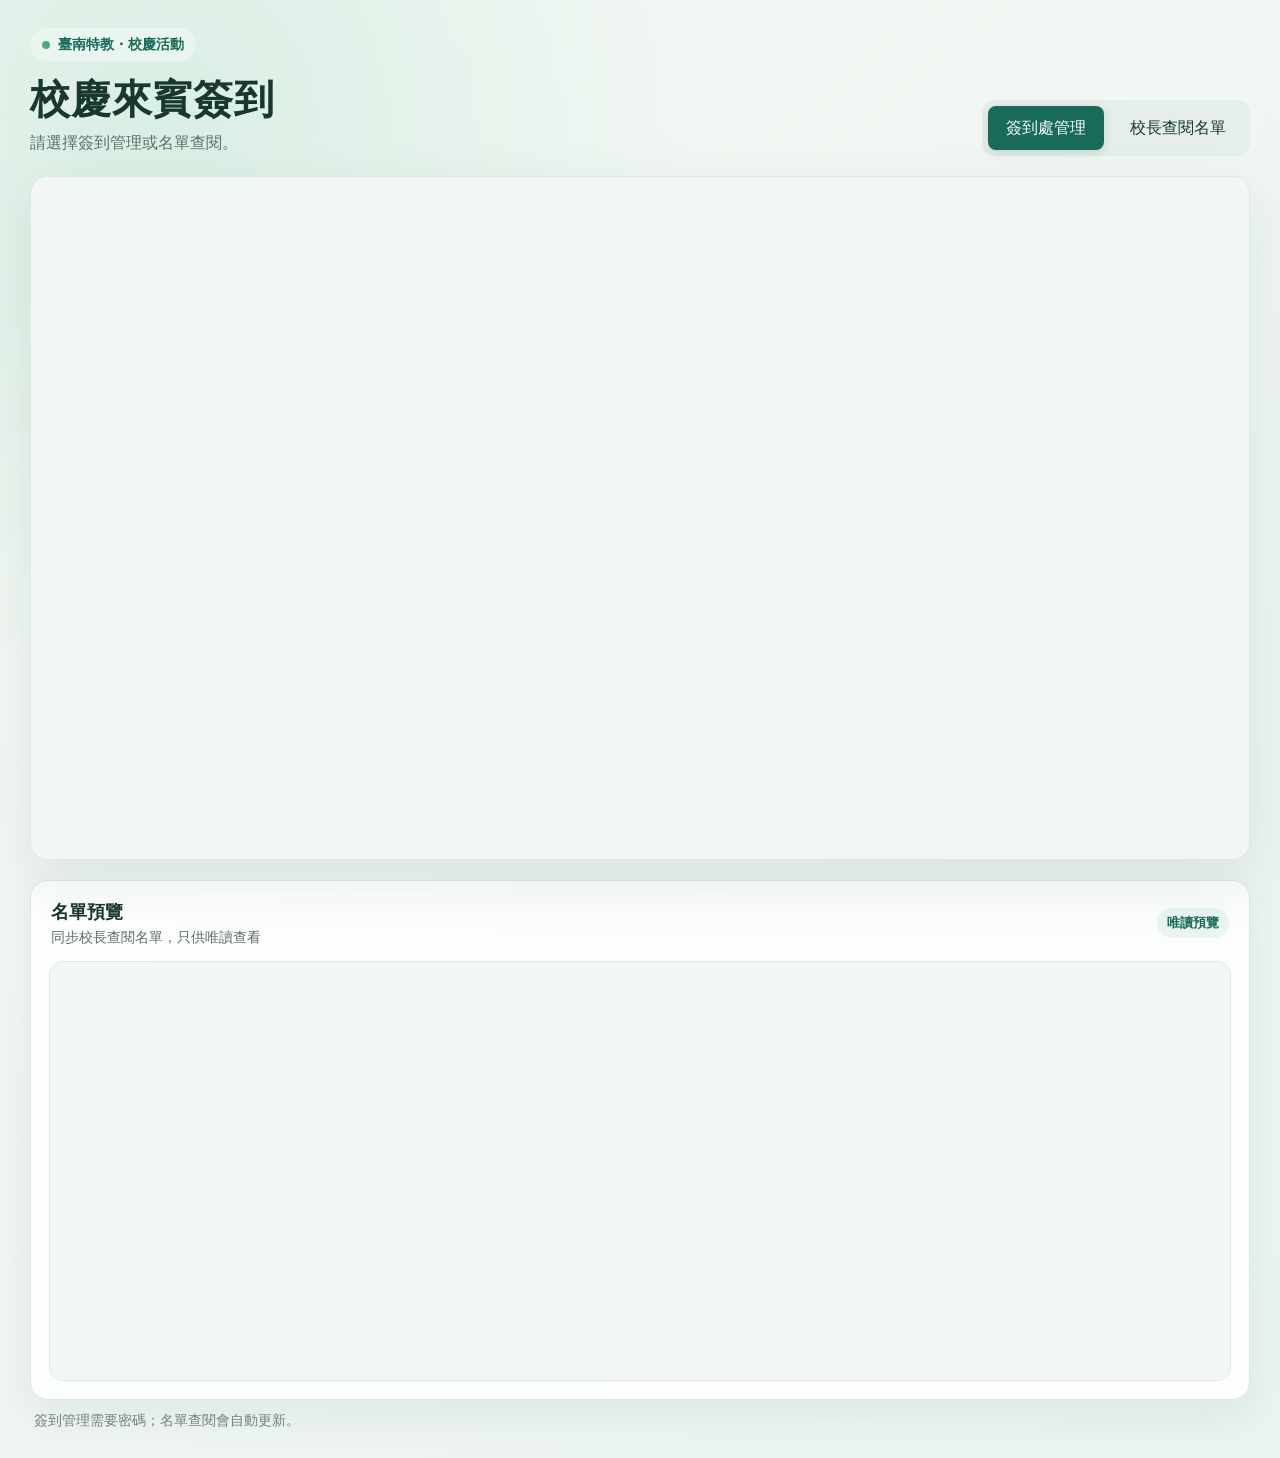
==== commit 7fab9455: "Make principal roster preview read-only" ====
--- a/index.html
+++ b/index.html
@@ -60,11 +60,11 @@
     </section>
     <section class="preview-card" id="principal-preview" aria-labelledby="preview-title">
       <div class="preview-heading">
-        <div><h2 id="preview-title">校長查閱預覽</h2><p>姓名、職稱與簽到時間的名單呈現</p></div>
-        <span class="preview-badge">即時名單</span>
+        <div><h2 id="preview-title">名單預覽</h2><p>同步校長查閱名單，只供唯讀查看</p></div>
+        <span class="preview-badge">唯讀預覽</span>
       </div>
       <div class="preview-frame-shell">
-        <iframe title="校長查閱名單預覽" src="https://script.google.com/macros/s/AKfycbwU8bWwPQkK9LD1ILkyCDvAhhWn6OQcW-Lm0uujpLkFQXWUD4G81y0GM6r4raI795Z1/exec?authuser=0&page=view" loading="lazy"></iframe>
+        <iframe title="校長名單唯讀預覽" src="https://script.google.com/macros/s/AKfycbwU8bWwPQkK9LD1ILkyCDvAhhWn6OQcW-Lm0uujpLkFQXWUD4G81y0GM6r4raI795Z1/exec?authuser=0&amp;page=view&amp;mode=preview" loading="lazy"></iframe>
       </div>
     </section>
     <p class="hint">簽到管理需要密碼；名單查閱會自動更新。</p>
